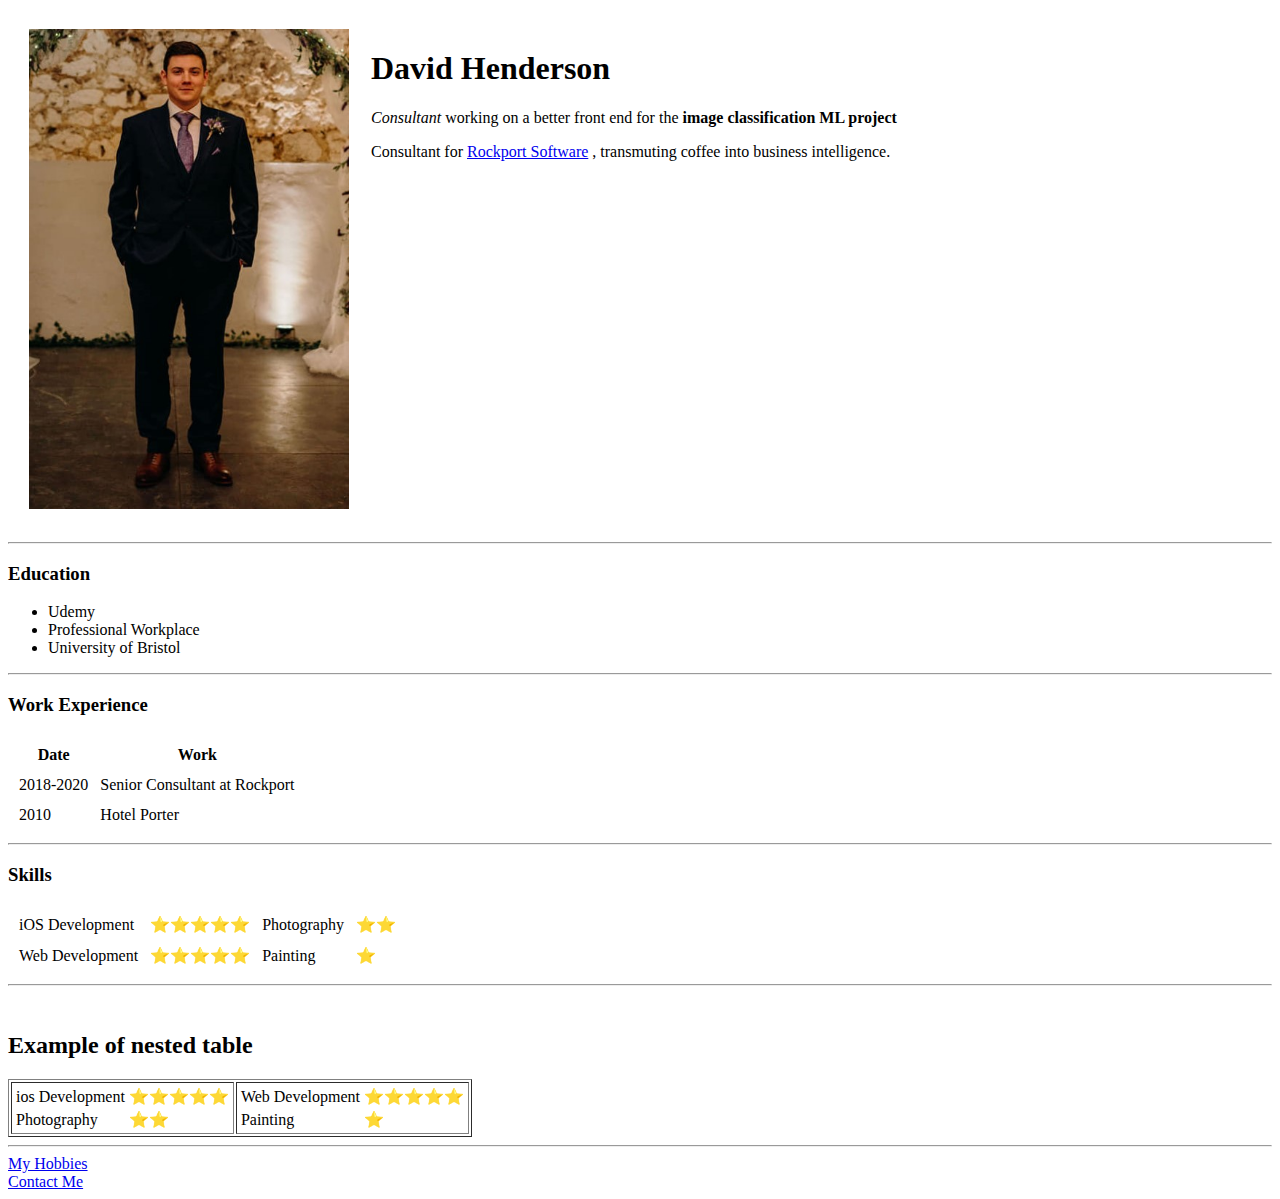
==== index.html @ 84f8081d "Add initial cv website files" ====
<!DOCTYPE html>
<html lang="en" dir="ltr">

<head>
  <meta charset="utf-8">
  <title>David's Personal Site</title>
</head>

<body>
  <table cellspacing="20">
    <tr>
      <td><img src="Images/wedding_day_profile_crop.jpg" alt="David Profile Image" height="480" width="320"></td>
      <td valign="top">
        <h1>David Henderson</h1>
        <p><em>Consultant</em> working on a better front end for the
          <strong>image classification ML project</strong></p>
        <p>Consultant for <a href="https://rockportsoft.com/">Rockport Software</a>
          , transmuting coffee into business intelligence.</p>
      </td>
    </tr>
  </table>
  <hr>

  <h3>Education</h3>
  <ul>
    <li>Udemy</li>
    <li>Professional Workplace</li>
    <li>University of Bristol</li>
  </ul>

  <hr>

  <h3>Work Experience</h3>
  <table cellspacing="10">
    <thead>
      <tr>
        <th>Date</th>
        <th>Work</th>
      </tr>
    </thead>
    <tbody>
      <tr>
        <td>2018-2020</td>
        <td>Senior Consultant at Rockport</td>
      </tr>
      <tr>
        <td>2010</td>
        <td>Hotel Porter</td>
      </tr>
    </tbody>
    <tfoot>
    </tfoot>
  </table>

  <hr>

  <h3>Skills</h3>

  <table cellspacing="10">
    <tr>
      <td>iOS Development</td>
      <td>⭐⭐⭐⭐⭐</td>
      <td>Photography</td>
      <td>⭐⭐</td>
    </tr>
    <tr>
      <td>Web Development</td>
      <td>⭐⭐⭐⭐⭐</td>
      <td>Painting</td>
      <td>⭐</td>
    </tr>
  </table>

  <hr>
  <br>
  <h2>Example of nested table</h2>
  <table border=1>
    <tr>
      <td>
        <table>
          <tr>
            <td>ios Development</td>
            <td>⭐⭐⭐⭐⭐</td>
          </tr>
          <tr>
            <td>Photography</td>
            <td>⭐⭐</td>
          </tr>
        </table>
      </td>
      <td>
        <table>
          <tr>
            <td>Web Development</td>
            <td>⭐⭐⭐⭐⭐</td>
          </tr>
          <tr>
            <td>Painting</td>
            <td>⭐</td>
          </tr>
        </table>
      </td>
    </tr>
  </table>


  <hr>
  <a href="hobbies.html">My Hobbies</a>
  <br>
  <a href="contact.html">Contact Me</a>
</body>

</html>
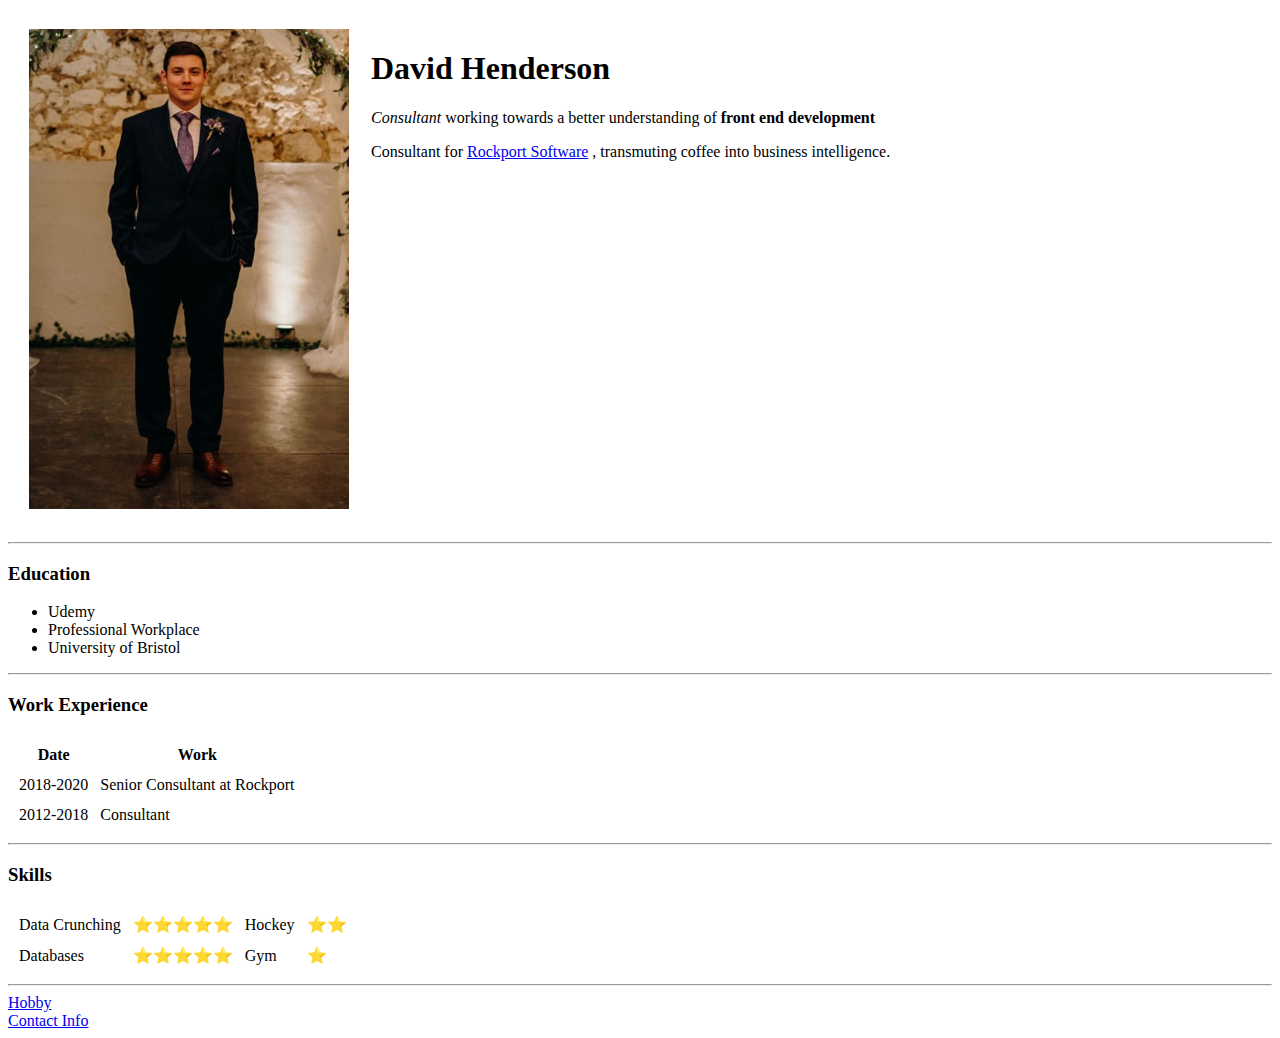
==== commit 66cb07c3: "Update index.html" ====
--- a/index.html
+++ b/index.html
@@ -12,8 +12,7 @@
       <td><img src="Images/wedding_day_profile_crop.jpg" alt="David Profile Image" height="480" width="320"></td>
       <td valign="top">
         <h1>David Henderson</h1>
-        <p><em>Consultant</em> working on a better front end for the
-          <strong>image classification ML project</strong></p>
+        <p><em>Consultant</em> working towards a better understanding of <strong>front end development</strong></p>
         <p>Consultant for <a href="https://rockportsoft.com/">Rockport Software</a>
           , transmuting coffee into business intelligence.</p>
       </td>
@@ -44,8 +43,8 @@
         <td>Senior Consultant at Rockport</td>
       </tr>
       <tr>
-        <td>2010</td>
-        <td>Hotel Porter</td>
+        <td>2012-2018</td>
+        <td>Consultant</td>
       </tr>
     </tbody>
     <tfoot>
@@ -58,56 +57,23 @@
 
   <table cellspacing="10">
     <tr>
-      <td>iOS Development</td>
+      <td>Data Crunching</td>
       <td>⭐⭐⭐⭐⭐</td>
-      <td>Photography</td>
+      <td>Hockey</td>
       <td>⭐⭐</td>
     </tr>
     <tr>
-      <td>Web Development</td>
+      <td>Databases</td>
       <td>⭐⭐⭐⭐⭐</td>
-      <td>Painting</td>
+      <td>Gym</td>
       <td>⭐</td>
     </tr>
   </table>
 
   <hr>
+  <a href="hobbies.html">Hobby</a>
   <br>
-  <h2>Example of nested table</h2>
-  <table border=1>
-    <tr>
-      <td>
-        <table>
-          <tr>
-            <td>ios Development</td>
-            <td>⭐⭐⭐⭐⭐</td>
-          </tr>
-          <tr>
-            <td>Photography</td>
-            <td>⭐⭐</td>
-          </tr>
-        </table>
-      </td>
-      <td>
-        <table>
-          <tr>
-            <td>Web Development</td>
-            <td>⭐⭐⭐⭐⭐</td>
-          </tr>
-          <tr>
-            <td>Painting</td>
-            <td>⭐</td>
-          </tr>
-        </table>
-      </td>
-    </tr>
-  </table>
-
-
-  <hr>
-  <a href="hobbies.html">My Hobbies</a>
-  <br>
-  <a href="contact.html">Contact Me</a>
+  <a href="contact.html">Contact Info</a>
 </body>
 
 </html>
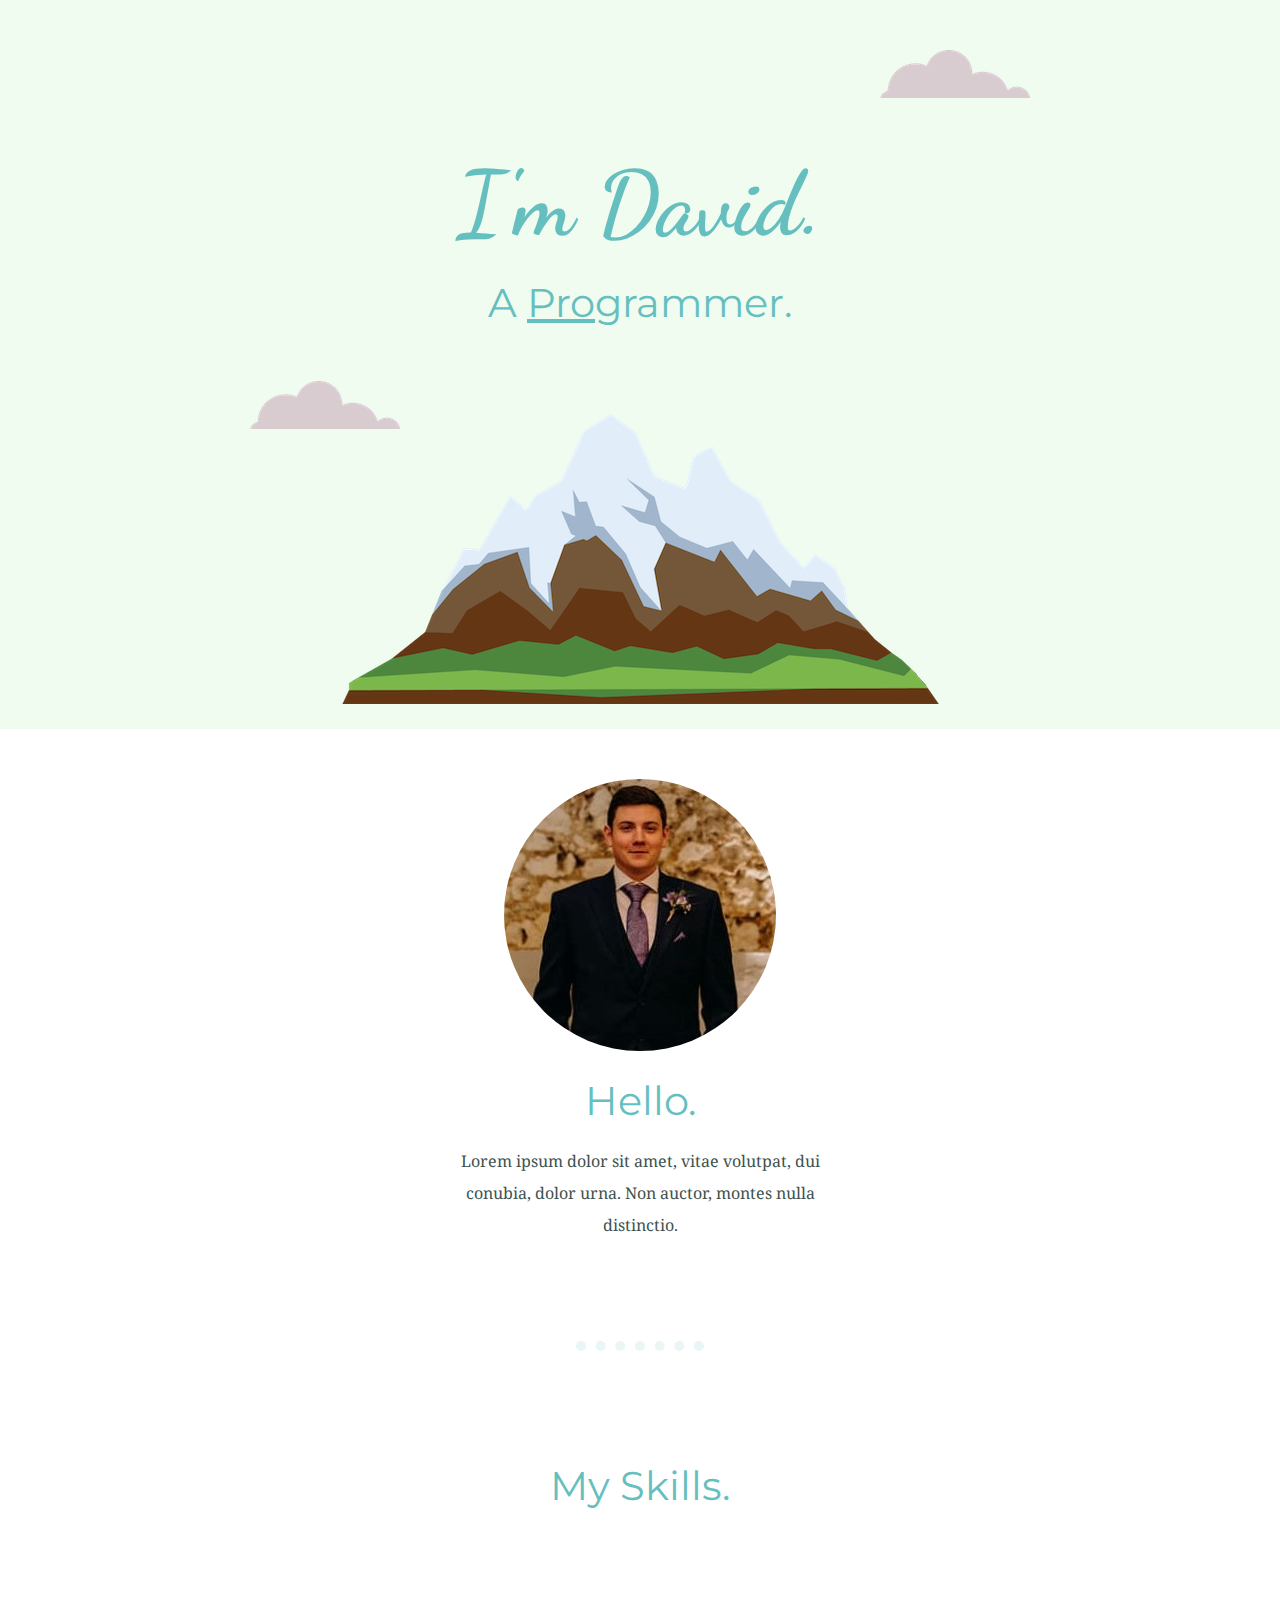
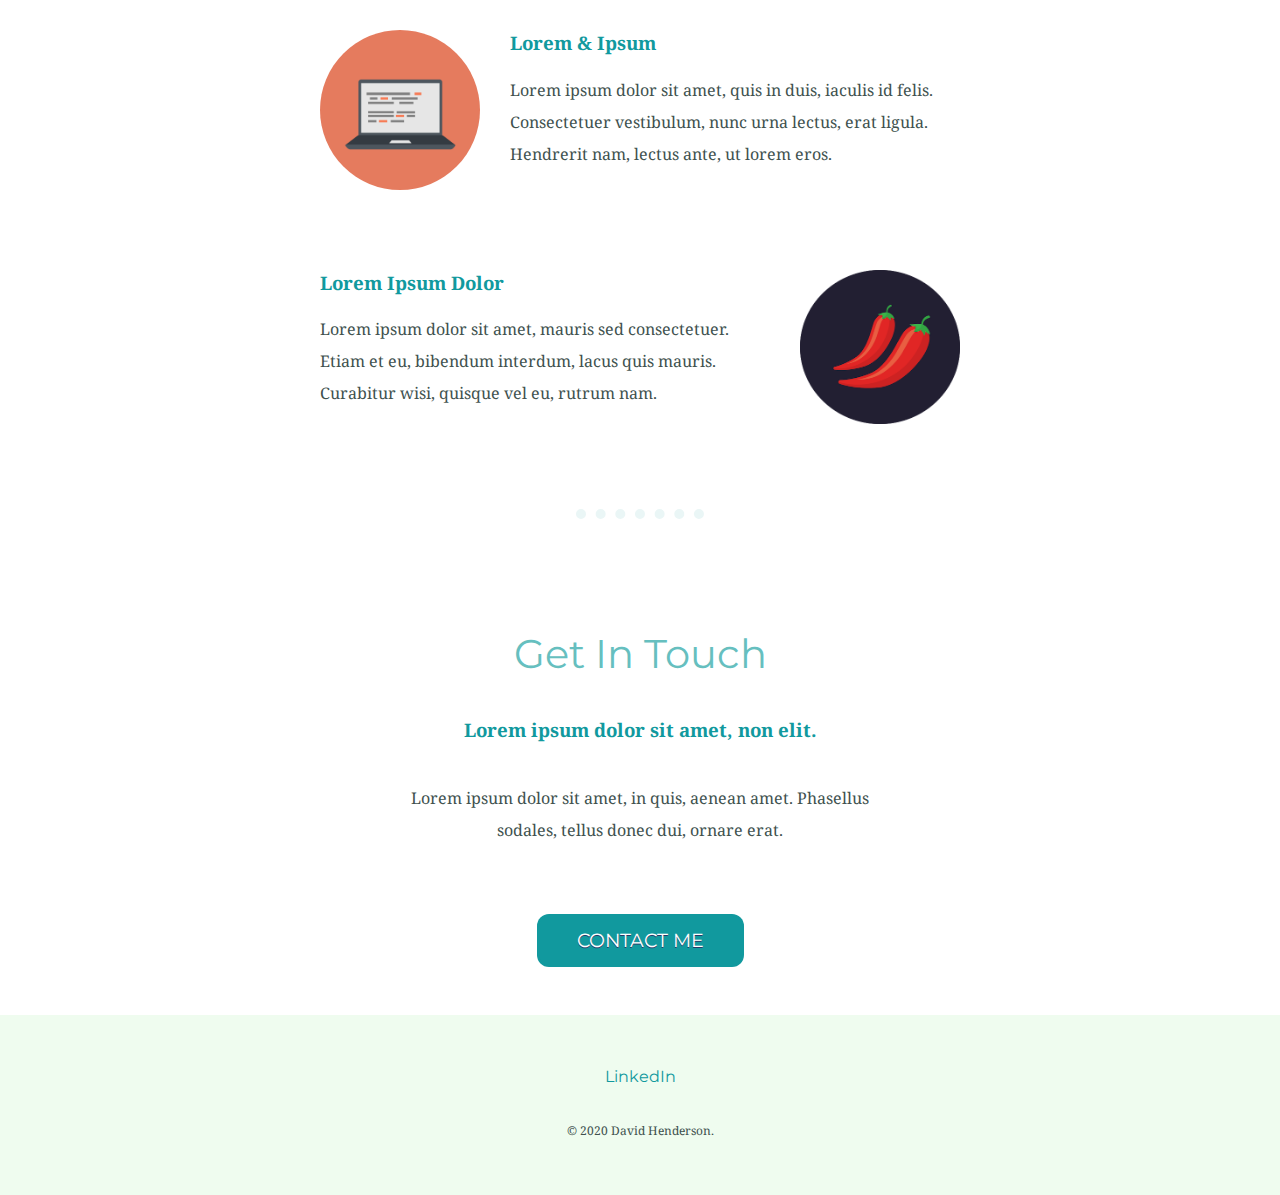
==== commit 2bb07bf7: "Add files via upload" ====
--- a/index.html
+++ b/index.html
@@ -1,79 +1,58 @@
 <!DOCTYPE html>
 <html lang="en" dir="ltr">
+  <head>
+    <meta charset="utf-8">
+    <link rel="stylesheet" href="css/styles.css">
+    <link rel="icon" href="images/favicon.ico">
+    <link href="https://fonts.googleapis.com/css?family=Dancing+Script|Montserrat|Noto+Serif&display=swap" rel="stylesheet">
+    <title>DRHenderson</title>
+  </head>
+  <body>
 
-<head>
-  <meta charset="utf-8">
-  <title>David's Personal Site</title>
-</head>
+    <div class="top-container">
+      <img class="top-cloud" src="images/cloud.png" alt="cloud-img">
+      <h1>I'm David.</h1>
+      <h2 class="page-subtitle">A <span class="pro">Pro</span>grammer.</h2>
+      <img class="bottom-cloud" src="images/cloud.png" alt="cloud-img">
+      <img src="images/mountain.png" alt="mountain-img">
+    </div>
 
-<body>
-  <table cellspacing="20">
-    <tr>
-      <td><img src="Images/wedding_day_profile_crop.jpg" alt="David Profile Image" height="480" width="320"></td>
-      <td valign="top">
-        <h1>David Henderson</h1>
-        <p><em>Consultant</em> working towards a better understanding of <strong>front end development</strong></p>
-        <p>Consultant for <a href="https://rockportsoft.com/">Rockport Software</a>
-          , transmuting coffee into business intelligence.</p>
-      </td>
-    </tr>
-  </table>
-  <hr>
+    <div class="middle-container">
+      <div class="profile">
+        <img class="profile-picture" src="images/profile-img.jpg" alt="personal-photo">
+        <h2>Hello.</h2>
+        <p class="intro">Lorem ipsum dolor sit amet, vitae volutpat, dui conubia, dolor urna. Non auctor, montes nulla distinctio.</p>
+      </div>
+      <hr>
+      <div class="skills">
+        <h2>My Skills.</h2>
+        <div class="skill-row">
+          <img class="skill-img" src="images/computer.png" alt="computer-image">
+          <h3>Lorem & Ipsum</h3>
+          <p class="skill-text1">Lorem ipsum dolor sit amet, quis in duis, iaculis id felis. Consectetuer vestibulum, nunc urna lectus, erat ligula. Hendrerit nam, lectus ante, ut lorem eros.</p>
+        </div>
+        <div class="skill-row">
+          <img class="skill-img2" src="images/chillies.png" alt="chilli-image">
+          <h3>Lorem Ipsum Dolor</h3>
+          <p class="skill-text2">Lorem ipsum dolor sit amet, mauris sed consectetuer. Etiam et eu, bibendum interdum, lacus quis mauris. Curabitur wisi, quisque vel eu, rutrum nam.</p>
+        </div>
+      </div>
+      <hr>
+      <div class="contact-me">
+        <h2>Get In Touch</h2>
+        <h3>Lorem ipsum dolor sit amet, non elit.</h3>
+        <p class="contact-msg">Lorem ipsum dolor sit amet, in quis, aenean amet. Phasellus sodales, tellus donec dui, ornare erat.</p>
+        <a class="btn" href="mailto:davidhenderson89@gmail.com">CONTACT ME</a>
+      </div>
+    </div>
 
-  <h3>Education</h3>
-  <ul>
-    <li>Udemy</li>
-    <li>Professional Workplace</li>
-    <li>University of Bristol</li>
-  </ul>
 
-  <hr>
+    <div class="bottom-container">
+      <a class="footer-link" href="https://www.linkedin.com/in/david-henderson-19495131/">LinkedIn</a>
+      <!--<a class="footer-link" href="https://twitter.com/">Twitter</a> -->
+      <!-- <a class="footer-link" href="https://www.appbrewery.co/">Website</a> -->
+      <p class="copyr">© 2020 David Henderson.</p>
+    </div>
 
-  <h3>Work Experience</h3>
-  <table cellspacing="10">
-    <thead>
-      <tr>
-        <th>Date</th>
-        <th>Work</th>
-      </tr>
-    </thead>
-    <tbody>
-      <tr>
-        <td>2018-2020</td>
-        <td>Senior Consultant at Rockport</td>
-      </tr>
-      <tr>
-        <td>2012-2018</td>
-        <td>Consultant</td>
-      </tr>
-    </tbody>
-    <tfoot>
-    </tfoot>
-  </table>
-
-  <hr>
-
-  <h3>Skills</h3>
-
-  <table cellspacing="10">
-    <tr>
-      <td>Data Crunching</td>
-      <td>⭐⭐⭐⭐⭐</td>
-      <td>Hockey</td>
-      <td>⭐⭐</td>
-    </tr>
-    <tr>
-      <td>Databases</td>
-      <td>⭐⭐⭐⭐⭐</td>
-      <td>Gym</td>
-      <td>⭐</td>
-    </tr>
-  </table>
-
-  <hr>
-  <a href="hobbies.html">Hobby</a>
-  <br>
-  <a href="contact.html">Contact Info</a>
-</body>
-
+    </body>
 </html>
--- a/css/styles.css
+++ b/css/styles.css
@@ -0,0 +1,157 @@
+/****************** Element selectors ******************/
+body {
+  margin: 0;
+  background-color: #effcef;
+  text-align: center;
+  font-family: 'Noto Serif', serif;
+}
+
+h1 {
+  margin-top: 0;
+  margin: 50px auto 0 auto;
+  font-family: 'Dancing Script', cursive;
+  font-size: 5.625rem;
+  color: #66BFBF;
+}
+
+h2 {
+  font-family: 'Montserrat', sans-serif;
+  font-size: 2.5rem;
+  margin: 20px auto 0 auto;
+  color: #66BFBF;
+  font-weight: normal;
+  padding-bottom: 20px;
+}
+
+h3{
+  color: #11999E;
+}
+
+p{
+  color: #40514E;
+  line-height: 2;
+}
+
+hr{
+  border-color: #EAF6F6;
+  border-style: dotted None None None;
+  border-width: 10px;
+  height: 10px;
+  width: 10%;
+  margin: 100px auto;
+}
+
+a{
+  color:  #11999E;
+  font-family: 'Montserrat', sans-serif;
+  margin: 10px 20px 20px;
+  text-decoration: none;
+}
+
+a:hover{
+  color: #40514E;
+}
+
+/****************** Class selectors ******************/
+.top-container {
+  padding: 20px;
+  padding-top: 100px;
+  position: relative;
+}
+
+.intro{
+  width: 30%;
+  margin: auto;
+}
+
+.contact-msg{
+  width: 40%;
+  margin: 40px auto 60px;
+}
+
+.middle-container {
+  background-color: white;
+}
+
+.bottom-container {
+  background-color: #effcef;
+  padding: 50px 0 20px;
+}
+
+.pro {
+  text-decoration: underline;
+}
+
+.bottom-cloud {
+  position: absolute;
+  left: 250px;
+  bottom: 300px;
+}
+
+.top-cloud {
+  position: absolute;
+  right: 250px;
+  top: 50px;
+}
+
+.profile-picture {
+  border-radius: 50%;
+  margin-top: 50px;
+}
+
+.skill-row{
+  width: 50%;
+  margin: 100px auto 100px auto;
+  text-align: left;
+}
+
+.skill-img{
+  width: 25%;
+  float: left;
+  margin-right: 30px;
+  margin-bottom: 20px;
+  border-radius: 50%;
+}
+.skill-img2{
+  width: 25%;
+  float: right;
+  margin-left: 30px;
+  margin-bottom: 20px;
+}
+
+.footer-link{
+  position: relative;
+  top: 50%;
+  margin: 40px;
+}
+
+.copyr{
+  color: #40514E;
+  font-size: 0.75rem;
+  padding: 20px 0;
+}
+
+.btn {
+	box-shadow: 0px 0px 0px 2px #11999E;
+	background:linear-gradient(to bottom, #11999E 5%, #11999E 100%);
+	background-color:#11999E;
+	border-radius:10px;
+	border:1px solid #11999E;
+	display:inline-block;
+	cursor:pointer;
+	color:#ffffff;
+	font-family:'Montserrat', sans-serif;;
+	font-size:19px;
+	padding:12px 37px;
+	text-decoration:none;
+	text-shadow:0px 1px 0px #283966;
+  margin-bottom: 50px;
+}
+.btn:hover {
+	background:linear-gradient(to bottom, #476e9e 5%, #7892c2 100%);
+	background-color:#476e9e;
+}
+.btn:active {
+	position:relative;
+	top:1px;
+}
